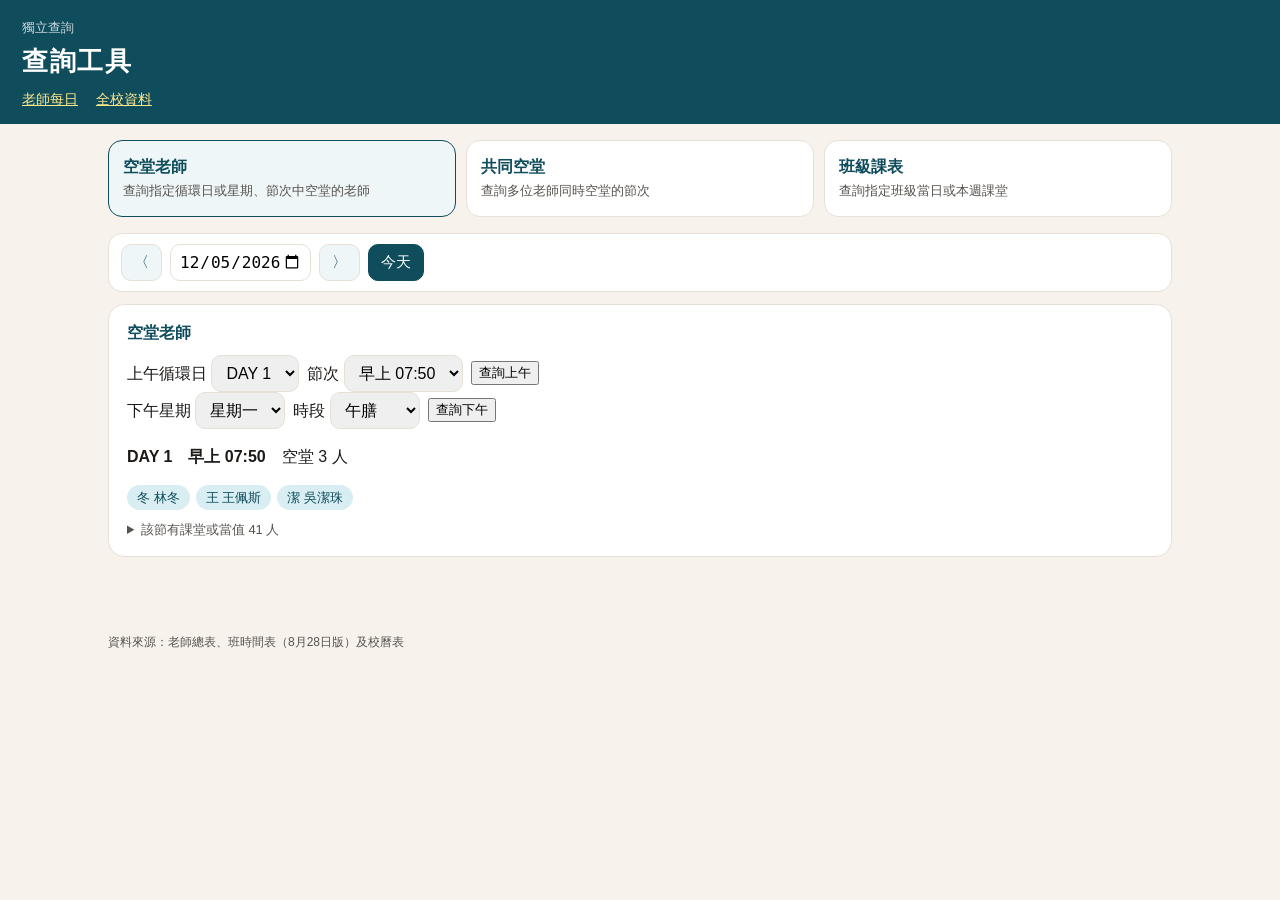
==== 查詢.html @ 0116c8d4 "Publish 2026-2027 staff query as a static site. Teacher daily view, free-period tools, class timetab" ====
<!DOCTYPE html>
<html lang="zh-Hant">
<head>
  <meta charset="UTF-8" />
  <meta name="viewport" content="width=device-width, initial-scale=1" />
  <meta name="robots" content="noindex,nofollow" />
  <title>查詢工具</title>
  <link rel="stylesheet" href="heng.css" />
  <style>
    .tools { display: grid; grid-template-columns: 1fr 1fr 1fr; gap: 10px; margin-bottom: 16px; }
    .tool-btn {
      border: 1px solid var(--line); background: #fff; border-radius: 14px;
      padding: 16px 14px; cursor: pointer; text-align: left; color: var(--ink);
    }
    .tool-btn b { display: block; color: var(--teal); font-size: 16px; margin-bottom: 4px; }
    .tool-btn span { font-size: 13px; color: var(--muted); }
    .tool-btn.on { border-color: var(--teal); background: #eef6f7; }
    .who-bar { display: flex; flex-wrap: wrap; gap: 8px; align-items: center; }
    .who-bar select { font-size: 16px; padding: 8px 10px; border-radius: 10px; border: 1px solid var(--line); }
    .chk-grid { display: flex; flex-wrap: wrap; gap: 6px 14px; margin: 10px 0; max-height: 240px; overflow: auto; }
    .chk { font-size: 14px; white-space: nowrap; }
    .chips { display: flex; flex-wrap: wrap; gap: 6px; margin: 8px 0; }
    .chip { background: #d9eef2; color: var(--teal); border-radius: 999px; padding: 3px 10px; font-size: 13px; }
    .sub { display: block; font-weight: 400; color: var(--muted); font-size: 12px; }
    h3.card-h { margin: 0 0 10px; font-size: 16px; color: var(--teal); }
    .rail { display: flex; flex-direction: column; gap: 8px; }
    .slot {
      display: grid; grid-template-columns: 96px 1fr;
      border: 1px solid #d9d1c5; border-radius: 12px; background: #fff; overflow: hidden;
    }
    .slot.mine { border-color: #7eb6af; background: #f3faf8; }
    .slot.free { background: #faf8f4; }
    .slot-time {
      padding: 10px 8px; font-size: 12px; font-variant-numeric: tabular-nums;
      background: #efebe3; color: #44403c; display: flex; align-items: center; justify-content: center;
      text-align: center; border-right: 1px solid #d9d1c5;
    }
    .slot.mine .slot-time { background: var(--teal); color: #fff; border-right-color: var(--teal); }
    .slot-body { padding: 10px 12px; }
    .slot-lab { font-size: 12px; color: var(--muted); }
    .slot-what { font-size: 16px; font-weight: 700; }
    .slot.free .slot-what { font-weight: 500; color: #a8a29e; }
    .week-mobile { display: none; }
    .day-block { background: #fff; border: 1px solid var(--line); border-radius: 14px; padding: 12px; margin-bottom: 12px; }
    details { margin-top: 10px; }
    @media (max-width: 720px) {
      header { padding: 14px 14px 12px; }
      header h1 { font-size: 22px; }
      main { padding: 12px 12px 40px; }
      .tools { grid-template-columns: 1fr; }
      .who-bar { flex-direction: column; align-items: stretch; }
      .who-bar select { width: 100%; }
      .slot { grid-template-columns: 72px 1fr; }
      .week-desktop { display: none; }
      .week-mobile { display: block; }
    }
  </style>
</head>
<body>
  <header>
    <div class="who">獨立查詢</div>
    <h1>查詢工具</h1>
    <div class="links">
      <a href="老師.html">老師每日</a>
      <a href="index.html">全校資料</a>
    </div>
  </header>
  <main>
    <div class="tools" id="tools">
      <button type="button" class="tool-btn on" data-tool="free">
        <b>空堂老師</b>
        <span>查詢指定循環日或星期、節次中空堂的老師</span>
      </button>
      <button type="button" class="tool-btn" data-tool="common">
        <b>共同空堂</b>
        <span>查詢多位老師同時空堂的節次</span>
      </button>
      <button type="button" class="tool-btn" data-tool="klass">
        <b>班級課表</b>
        <span>查詢指定班級當日或本週課堂</span>
      </button>
    </div>
    <div class="nav" id="dateNav">
      <button type="button" id="prev">〈</button>
      <input type="date" id="picker" min="2026-08-01" max="2027-08-31" />
      <button type="button" id="next">〉</button>
      <button type="button" class="primary" id="todayBtn">今天</button>
    </div>
    <div id="board"></div>
  </main>
  <footer>資料來源：老師總表、班時間表（8月28日版）及校曆表</footer>
  <script src="calendar.js"></script>
  <script src="teachers.js"></script>
  <script src="classes.js"></script>
  <script>
    const AM = [
      ["p1", "08:20–08:55", "第一節"], ["p2", "08:55–09:30", "第二節"],
      ["p3", "09:30–10:05", "第三節"], ["r1", "10:05–10:20", "小息一"],
      ["p4", "10:20–10:55", "第四節"], ["p5", "10:55–11:30", "第五節"],
      ["r2", "11:30–11:50", "小息二"], ["p6", "11:50–12:25", "第六節"],
      ["p7", "12:25–13:00", "第七節"]
    ];
    const AM_KEYS = AM.map(x => x[0]);
    const picker = document.getElementById("picker");
    const board = document.getElementById("board");
    let tool = "free";
    let dateStr = iso(new Date());

    function iso(d) {
      const z = n => String(n).padStart(2, "0");
      return d.getFullYear() + "-" + z(d.getMonth() + 1) + "-" + z(d.getDate());
    }
    function parseIso(s) {
      const [y, m, d] = s.split("-").map(Number);
      return new Date(y, m - 1, d);
    }
    function shift(s, n) { const d = parseIso(s); d.setDate(d.getDate() + n); return iso(d); }
    function clamp(s) {
      if (s < picker.min) return picker.min;
      if (s > picker.max) return picker.max;
      return s;
    }
    function cal(isoStr) { return (CAL.days || {})[isoStr]; }
    function expand(raw) {
      if (!raw) return { text: "", kind: "" };
      if (raw === "當值") return { text: "早更當值", kind: "duty" };
      if (/會議/.test(raw)) return { text: raw, kind: "meet" };
      if (/備/.test(raw)) return { text: "備課：" + raw, kind: "prep" };
      if (raw === "另見備忘") return { text: "健康生活（另見備忘）", kind: "class" };
      let t = raw
        .replace(/英外/g, "英文（外籍）")
        .replace(/([0-9A-D協P\(\)]+)體/g, "$1 體育")
        .replace(/([0-9A-D協P\(\)]+)資/g, "$1 資訊科技")
        .replace(/([0-9A-D協P\(\)]+)常/g, "$1 常識")
        .replace(/([0-9A-D協P\(\)]+)人/g, "$1 人文")
        .replace(/([0-9A-D協P\(\)]+)科/g, "$1 科學")
        .replace(/([0-9A-D協P\(\)]+)中/g, "$1 中文")
        .replace(/([0-9A-D協P\(\)]+)英/g, "$1 英文")
        .replace(/([0-9A-D協P\(\)]+)數/g, "$1 數學")
        .replace(/([0-9A-D協P\(\)]+)音/g, "$1 音樂")
        .replace(/([0-9A-D協P\(\)]+)視/g, "$1 視藝")
        .replace(/([0-9A-D協P\(\)]+)普/g, "$1 普通話");
      return { text: t.replace(/\s+/g, " ").trim(), kind: "class" };
    }
    function occupied(t, cycle, wd, key) {
      if (key === "morning" || AM_KEYS.includes(key)) {
        if (!cycle) return false;
        return !!((t.am[String(cycle)] || {})[key]);
      }
      const pm = t.pm[String(wd)] || {};
      if (key === "eighth") return !!(pm.eighth && pm.eighth.length);
      return !!(pm[key]);
    }
    function slotRail(slots) {
      return `<div class="rail">${slots.map(s => `
        <article class="slot ${s.mine ? "mine" : "free"}">
          <div class="slot-time">${s.time || "—"}</div>
          <div class="slot-body">
            ${s.label ? `<div class="slot-lab">${s.label}</div>` : ""}
            <div class="slot-what">${s.text}</div>
          </div>
        </article>`).join("")}</div>`;
    }
    function weekdays(isoStr) {
      const d = parseIso(isoStr);
      const wd = d.getDay();
      const diff = wd === 0 ? -6 : 1 - wd;
      const mon = new Date(d); mon.setDate(d.getDate() + diff);
      return [0,1,2,3,4].map(i => {
        const x = new Date(mon); x.setDate(mon.getDate() + i);
        return { date: x, iso: iso(x), wd: i + 1 };
      });
    }

    function renderFree() {
      const rec = cal(dateStr);
      const wd = parseIso(dateStr).getDay();
      const cycleOpts = [1,2,3,4,5,6].map(n => `<option value="${n}" ${rec && rec.cycle===n?"selected":""}>DAY ${n}</option>`).join("");
      const wdOpts = [1,2,3,4,5].map(n => `<option value="${n}" ${wd===n?"selected":""}>星期${"一二三四五"[n-1]}</option>`).join("");
      const amOpts = [["morning","早上 07:50"]].concat(AM.map(([k,_,l]) => [k,l])).map(([k,l]) => `<option value="${k}">${l}</option>`).join("");
      const pmOpts = [["lunch","午膳"],["noon","午息"],["tut","導修"],["eighth","第八節"],["after","課後"]].map(([k,l]) => `<option value="${k}">${l}</option>`).join("");
      board.innerHTML = `<article class="card">
        <h3 class="card-h">空堂老師</h3>
        <div class="who-bar">
          <label>上午循環日 <select id="freeCycle">${cycleOpts}</select></label>
          <label>節次 <select id="freeAm">${amOpts}</select></label>
          <button type="button" class="primary" id="btnFreeAm">查詢上午</button>
        </div>
        <div class="who-bar">
          <label>下午星期 <select id="freeWd">${wdOpts}</select></label>
          <label>時段 <select id="freePm">${pmOpts}</select></label>
          <button type="button" class="primary" id="btnFreePm">查詢下午</button>
        </div>
        <div id="freeOut"></div>
      </article>`;
      const paint = (free, busy, title) => {
        document.getElementById("freeOut").innerHTML = `
          <p><b>${title}</b>　空堂 ${free.length} 人</p>
          <div class="chips">${free.map(t => `<span class="chip">${t.code} ${t.name}</span>`).join("") || "—"}</div>
          <details><summary class="muted">該節有課堂或當值 ${busy.length} 人</summary>
            <ul class="list">${busy.map(x => `<li>${x.t.code} ${x.t.name}　${x.text}</li>`).join("")}</ul>
          </details>`;
      };
      const runAm = () => {
        const c = Number(document.getElementById("freeCycle").value);
        const k = document.getElementById("freeAm").value;
        const lab = document.getElementById("freeAm").selectedOptions[0].text;
        const free = TEACHERS.teachers.filter(t => !occupied(t, c, 0, k));
        const busy = TEACHERS.teachers.filter(t => occupied(t, c, 0, k)).map(t => {
          const raw = (t.am[String(c)] || {})[k] || "";
          return { t, text: expand(raw).text };
        });
        paint(free, busy, `DAY ${c}　${lab}`);
      };
      const runPm = () => {
        const w = Number(document.getElementById("freeWd").value);
        const k = document.getElementById("freePm").value;
        const lab = document.getElementById("freePm").selectedOptions[0].text;
        const free = TEACHERS.teachers.filter(t => !occupied(t, 0, w, k));
        const busy = TEACHERS.teachers.filter(t => occupied(t, 0, w, k)).map(t => {
          const pm = t.pm[String(w)] || {};
          const raw = k === "eighth" ? (pm.eighth || []).join("／") : (pm[k] || "");
          return { t, text: expand(raw).text };
        });
        paint(free, busy, `星期${"一二三四五"[w-1]}　${lab}`);
      };
      document.getElementById("btnFreeAm").onclick = runAm;
      document.getElementById("btnFreePm").onclick = runPm;
      runAm();
    }

    function renderCommon() {
      const boxes = TEACHERS.teachers.map(t =>
        `<label class="chk"><input type="checkbox" value="${t.code}"> ${t.code} ${t.name}</label>`
      ).join("");
      board.innerHTML = `<article class="card">
        <h3 class="card-h">共同空堂</h3>
        <p class="muted">選取兩位或以上老師，查詢同時空堂的節次。</p>
        <div class="who-bar">
          <button type="button" id="btnAll">全選</button>
          <button type="button" id="btnNone">清除</button>
          <button type="button" class="primary" id="btnCommon">查詢</button>
        </div>
        <div class="chk-grid">${boxes}</div>
        <div id="commonOut"></div>
      </article>`;
      document.getElementById("btnAll").onclick = () => board.querySelectorAll(".chk-grid input").forEach(i => i.checked = true);
      document.getElementById("btnNone").onclick = () => board.querySelectorAll(".chk-grid input").forEach(i => i.checked = false);
      document.getElementById("btnCommon").onclick = () => {
        const codes = [...board.querySelectorAll(".chk-grid input:checked")].map(i => i.value);
        if (codes.length < 2) {
          document.getElementById("commonOut").innerHTML = `<p class="muted">請選取至少兩位老師。</p>`;
          return;
        }
        const people = TEACHERS.teachers.filter(t => codes.includes(t.code));
        const hits = [];
        for (let c = 1; c <= 6; c++) {
          [["morning","早上 07:50"]].concat(AM.map(([k,_,l]) => [k,l])).forEach(([k,l]) => {
            if (people.every(t => !occupied(t, c, 0, k))) hits.push(`DAY ${c}　${l}`);
          });
        }
        [["lunch","午膳"],["noon","午息"],["tut","導修"],["eighth","第八節"],["after","課後"]].forEach(([k,l]) => {
          for (let w = 1; w <= 5; w++) {
            if (people.every(t => !occupied(t, 0, w, k))) hits.push(`星期${"一二三四五"[w-1]}　${l}`);
          }
        });
        document.getElementById("commonOut").innerHTML = `
          <p><b>${people.map(t => t.code).join("／")}</b>　共同空堂 ${hits.length} 節</p>
          <ul class="list">${hits.map(x => `<li>${x}</li>`).join("") || "<li>沒有共同空堂</li>"}</ul>`;
      };
    }

    function findClass(code) {
      const list = (typeof CLASSES !== "undefined" && CLASSES.classes) ? CLASSES.classes : [];
      return list.find(c => c.class === code);
    }
    function invertClass(code) {
      const am = {1:{},2:{},3:{},4:{},5:{},6:{}};
      const re = new RegExp("(^|[^0-9])" + code + "([^A-D]|$)");
      TEACHERS.teachers.forEach(t => {
        for (let d = 1; d <= 6; d++) {
          const slots = t.am[String(d)] || {};
          AM.forEach(([k]) => {
            const raw = slots[k];
            if (raw && re.test(raw)) {
              am[d][k] = { subject: expand(raw).text, teacher: t.name, code: t.code, raw };
            }
          });
        }
      });
      return { class: code, homeroom: "", am, pm: {} };
    }

    function renderKlass() {
      const all = ["1A","1B","1C","2A","2B","2C","3A","3B","3C","4A","4B","4C","5A","5B","5C","5D","6A","6B","6C","6D"];
      board.innerHTML = `<article class="card">
        <h3 class="card-h">班級課表</h3>
        <div class="who-bar">
          <label>班級 <select id="clsSel">${all.map(c => `<option>${c}</option>`).join("")}</select></label>
          <button type="button" class="primary" id="btnClsToday">當日</button>
          <button type="button" id="btnClsWeek">本週</button>
        </div>
        <p class="muted" id="clsNote"></p>
        <div id="clsOut"></div>
      </article>`;
      const note = () => {
        const code = document.getElementById("clsSel").value;
        document.getElementById("clsNote").textContent =
          code === "1C" ? "1C 未見於官方班時間表檔案，以下由老師總表推算。" : "";
      };
      const showToday = () => {
        note();
        const code = document.getElementById("clsSel").value;
        const rec = cal(dateStr);
        const wd = parseIso(dateStr).getDay();
        const info = findClass(code) || invertClass(code);
        const cycle = rec && rec.cycle;
        const slots = [];
        if (cycle) {
          AM.forEach(([k, time, lab]) => {
            const les = (info.am[String(cycle)] || {})[k];
            if (les && (les.subject || les.raw)) {
              slots.push({ time, label: lab, text: (les.subject || les.raw) + (les.teacher ? " · " + les.teacher : ""), mine: true });
            } else {
              slots.push({ time, label: lab, text: "—", mine: false });
            }
          });
        }
        if (wd >= 1 && wd <= 5) {
          const pm = info.pm[String(wd)] || {};
          const prog = pm.program || (wd===1?"CREATE Learning":wd===2?"多元智能課":wd===3?"野孩子計劃":wd===4?"周會／戶外學習":"健康生活");
          slots.push({ time: wd===5?"14:00–14:40":"14:20–15:20", label: "第八節", text: prog, mine: true });
        }
        document.getElementById("clsOut").innerHTML =
          `<p><b>${code}</b>　${info.homeroom ? "班主任：" + info.homeroom + "　" : ""}${cycle ? "DAY " + cycle : ""}</p>` + slotRail(slots);
      };
      const showWeek = () => {
        note();
        const code = document.getElementById("clsSel").value;
        const info = findClass(code) || invertClass(code);
        const days = weekdays(dateStr);
        let html = `<div class="week-desktop"><div class="table-wrap"><table class="tt"><tr><th>節次</th>`;
        days.forEach(({ iso, wd, date }) => {
          const rec = cal(iso);
          html += `<th>星期${"一二三四五"[wd-1]} ${date.getMonth()+1}/${date.getDate()}<span class="sub">${rec && rec.cycle ? "DAY "+rec.cycle : ""}</span></th>`;
        });
        html += `</tr>`;
        AM.forEach(([k, time, lab]) => {
          html += `<tr><td class="lab">${lab}<div class="muted">${time}</div></td>`;
          days.forEach(({ iso }) => {
            const rec = cal(iso);
            const les = rec && rec.cycle ? (info.am[String(rec.cycle)] || {})[k] : null;
            const txt = les && (les.subject || les.raw) ? (les.subject + (les.teacher ? " · " + les.teacher : "")) : "—";
            html += `<td class="${les && les.subject ? "mine" : "empty"}">${txt}</td>`;
          });
          html += `</tr>`;
        });
        html += `<tr><td class="lab">第八節</td>`;
        days.forEach(({ wd }) => {
          const pm = info.pm[String(wd)] || {};
          const prog = pm.program || (wd===1?"CREATE":wd===2?"MI":wd===3?"野孩子":wd===4?"周會":"健康生活");
          html += `<td>${prog}</td>`;
        });
        html += `</tr></table></div></div>`;
        let mobile = `<div class="week-mobile">`;
        days.forEach(({ iso, wd, date }) => {
          const rec = cal(iso);
          const cycle = rec && rec.cycle;
          const items = [];
          if (cycle) AM.forEach(([k, time, lab]) => {
            const les = (info.am[String(cycle)] || {})[k];
            if (les && (les.subject || les.raw)) items.push({ time, label: lab, text: les.subject + (les.teacher ? " · " + les.teacher : ""), mine: true });
          });
          const pm = info.pm[String(wd)] || {};
          items.push({ time: wd===5?"14:00–14:40":"14:20–15:20", label: "第八節", text: pm.program || "—", mine: true });
          mobile += `<section class="day-block"><h3>星期${"一二三四五"[wd-1]} ${date.getMonth()+1}月${date.getDate()}日　${cycle?"DAY "+cycle:""}</h3>${slotRail(items)}</section>`;
        });
        document.getElementById("clsOut").innerHTML = html + mobile + `</div>`;
      };
      document.getElementById("btnClsToday").onclick = showToday;
      document.getElementById("btnClsWeek").onclick = showWeek;
      showToday();
    }

    function render() {
      picker.value = dateStr;
      document.getElementById("dateNav").style.display = tool === "common" ? "none" : "";
      if (tool === "free") renderFree();
      else if (tool === "common") renderCommon();
      else renderKlass();
    }

    document.querySelectorAll(".tool-btn").forEach(b => {
      b.onclick = () => {
        tool = b.dataset.tool;
        document.querySelectorAll(".tool-btn").forEach(x => x.classList.toggle("on", x === b));
        render();
      };
    });
    document.getElementById("prev").onclick = () => { dateStr = clamp(shift(dateStr, -1)); render(); };
    document.getElementById("next").onclick = () => { dateStr = clamp(shift(dateStr, 1)); render(); };
    document.getElementById("todayBtn").onclick = () => { dateStr = clamp(iso(new Date())); render(); };
    picker.onchange = () => { dateStr = clamp(picker.value); render(); };
    const q = new URLSearchParams(location.search);
    if (q.get("d")) dateStr = q.get("d");
    if (q.get("tool")) tool = q.get("tool");
    document.querySelectorAll(".tool-btn").forEach(b => b.classList.toggle("on", b.dataset.tool === tool));
    render();
  </script>
</body>
</html>
---- heng.css ----
:root {
  --ink: #1c1917;
  --muted: #57534e;
  --line: #e7e0d6;
  --paper: #f7f3ec;
  --card: #fff;
  --teal: #0f4c5c;
  --teal-2: #16697a;
  --coral: #c2410c;
  --today: #fff4d6;
  --mine: #e8f4f2;
}
* { box-sizing: border-box; }
body {
  margin: 0;
  font-family: "PingFang TC", "Noto Sans TC", "Hiragino Sans CNS", "Heiti TC", sans-serif;
  background: var(--paper);
  color: var(--ink);
  line-height: 1.5;
}
header { background: var(--teal); color: #fff; padding: 18px 22px 14px; }
header .who { font-size: 13px; opacity: .8; }
header h1 { margin: 4px 0 2px; font-size: 26px; letter-spacing: .06em; }
header p { margin: 0; opacity: .85; font-size: 13px; }
header a { color: #fde68a; }
main { padding: 16px 18px 56px; max-width: 1100px; margin: 0 auto; }
h2 { font-size: 16px; color: var(--teal); margin: 22px 0 10px; }
.nav {
  display: flex; flex-wrap: wrap; gap: 8px; align-items: center;
  background: #fff; border: 1px solid var(--line); border-radius: 14px;
  padding: 10px 12px; margin-bottom: 12px;
}
.nav button, .tabs button {
  border: 1px solid var(--line); background: #eef6f7; color: var(--teal);
  border-radius: 10px; padding: 8px 12px; cursor: pointer; font-size: 15px;
}
.nav button.primary, .tabs button.on {
  background: var(--teal); color: #fff; border-color: var(--teal);
}
.nav input[type=date] {
  font-size: 16px; padding: 7px 8px; border-radius: 10px; border: 1px solid var(--line);
}
.tabs { display: flex; flex-wrap: wrap; gap: 6px; margin-bottom: 12px; }
.hero, .card {
  background: var(--card);
  border: 1px solid var(--line);
  border-radius: 16px;
  padding: 16px 18px;
  margin-bottom: 12px;
}
.hero .date { font-size: 15px; color: var(--muted); }
.hero .cycle { font-size: 40px; font-weight: 800; letter-spacing: .04em; color: var(--teal); line-height: 1.1; margin: 6px 0; }
.hero .cycle.none { font-size: 24px; color: var(--coral); }
.muted { color: var(--muted); font-size: 13px; }
.flag {
  display: inline-block; background: #fde7d8; color: var(--coral);
  border-radius: 6px; padding: 1px 7px; font-size: 12px; margin: 2px 4px 2px 0;
}
.list { margin: 8px 0 0; padding-left: 18px; }
.table-wrap { overflow-x: auto; }
table.tt { width: 100%; border-collapse: collapse; background: #fff; font-size: 14px; min-width: 640px; }
table.tt th, table.tt td {
  border: 1px solid var(--line); padding: 7px 8px; vertical-align: top; text-align: left;
}
table.tt th { background: #eef6f7; color: var(--teal); font-weight: 600; white-space: nowrap; }
table.tt td.time { width: 108px; color: var(--muted); white-space: nowrap; font-size: 13px; }
table.tt td.lab { width: 88px; font-weight: 600; color: var(--teal-2); white-space: nowrap; }
table.tt td.mine { background: var(--mine); font-weight: 700; }
table.tt td.empty { color: #a8a29e; }
table.tt td.hol { background: #f4f4f5; color: #a8a29e; }
table.tt col.today { background: var(--today); }
.grid { display: grid; grid-template-columns: repeat(auto-fill, minmax(150px, 1fr)); gap: 10px; }
.cls { font-size: 20px; font-weight: 800; }
.mark { background: #fde7d8; color: var(--coral); border-radius: 6px; padding: 0 5px; font-size: 12px; }
.note { font-size: 13px; color: var(--muted); margin: 8px 0 0; }
.warn {
  background: #fff4d6; border: 1px solid #e8d48b; border-radius: 12px;
  padding: 10px 12px; font-size: 13px; margin: 0 0 12px;
}
footer { font-size: 12px; color: var(--muted); padding: 8px 18px 24px; max-width: 1100px; margin: 0 auto; }
.links { font-size: 14px; margin-top: 8px; }
.links a { color: #fde68a; margin-right: 14px; }
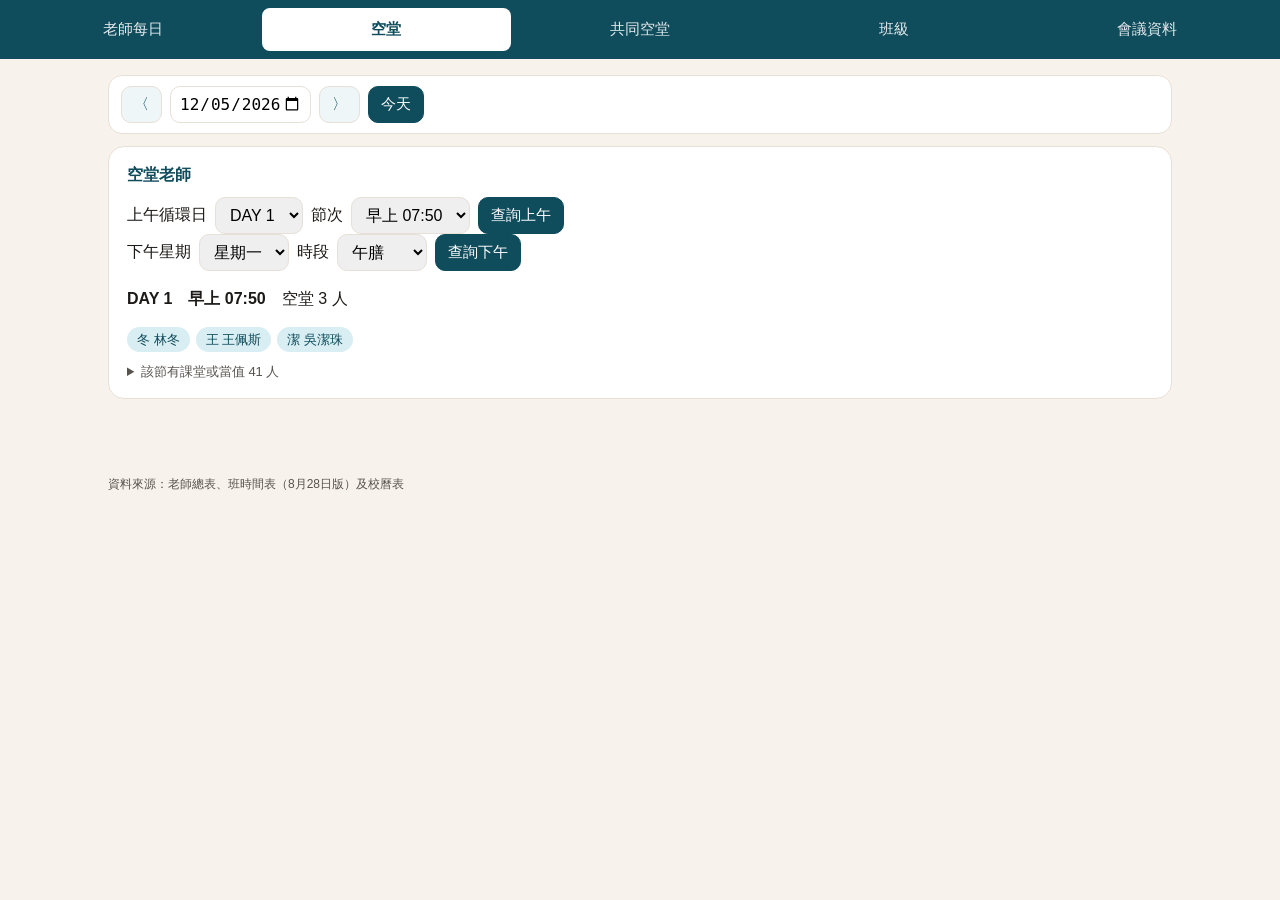
==== commit d3f87de2: "Use one top bar to switch functions on every page. Teacher, date, and view filters stay in the conte" ====
--- a/查詢.html
+++ b/查詢.html
@@ -7,14 +7,6 @@
   <title>查詢工具</title>
   <link rel="stylesheet" href="heng.css" />
   <style>
-    .tools { display: grid; grid-template-columns: 1fr 1fr 1fr; gap: 10px; margin-bottom: 16px; }
-    .tool-btn {
-      border: 1px solid var(--line); background: #fff; border-radius: 14px;
-      padding: 16px 14px; cursor: pointer; text-align: left; color: var(--ink);
-    }
-    .tool-btn b { display: block; color: var(--teal); font-size: 16px; margin-bottom: 4px; }
-    .tool-btn span { font-size: 13px; color: var(--muted); }
-    .tool-btn.on { border-color: var(--teal); background: #eef6f7; }
     .who-bar { display: flex; flex-wrap: wrap; gap: 8px; align-items: center; }
     .who-bar select { font-size: 16px; padding: 8px 10px; border-radius: 10px; border: 1px solid var(--line); }
     .chk-grid { display: flex; flex-wrap: wrap; gap: 6px 14px; margin: 10px 0; max-height: 240px; overflow: auto; }
@@ -44,10 +36,7 @@
     .day-block { background: #fff; border: 1px solid var(--line); border-radius: 14px; padding: 12px; margin-bottom: 12px; }
     details { margin-top: 10px; }
     @media (max-width: 720px) {
-      header { padding: 14px 14px 12px; }
-      header h1 { font-size: 22px; }
       main { padding: 12px 12px 40px; }
-      .tools { grid-template-columns: 1fr; }
       .who-bar { flex-direction: column; align-items: stretch; }
       .who-bar select { width: 100%; }
       .slot { grid-template-columns: 72px 1fr; }
@@ -57,29 +46,14 @@
   </style>
 </head>
 <body>
-  <header>
-    <div class="who">獨立查詢</div>
-    <h1>查詢工具</h1>
-    <div class="links">
-      <a href="老師.html">老師每日</a>
-      <a href="index.html">全校資料</a>
-    </div>
-  </header>
+  <nav class="appbar">
+    <a href="老師.html">老師每日</a>
+    <a href="查詢.html?tool=free" data-tool="free">空堂</a>
+    <a href="查詢.html?tool=common" data-tool="common">共同空堂</a>
+    <a href="查詢.html?tool=klass" data-tool="klass">班級</a>
+    <a href="index.html">會議資料</a>
+  </nav>
   <main>
-    <div class="tools" id="tools">
-      <button type="button" class="tool-btn on" data-tool="free">
-        <b>空堂老師</b>
-        <span>查詢指定循環日或星期、節次中空堂的老師</span>
-      </button>
-      <button type="button" class="tool-btn" data-tool="common">
-        <b>共同空堂</b>
-        <span>查詢多位老師同時空堂的節次</span>
-      </button>
-      <button type="button" class="tool-btn" data-tool="klass">
-        <b>班級課表</b>
-        <span>查詢指定班級當日或本週課堂</span>
-      </button>
-    </div>
     <div class="nav" id="dateNav">
       <button type="button" id="prev">〈</button>
       <input type="date" id="picker" min="2026-08-01" max="2027-08-31" />
@@ -390,13 +364,6 @@
       else renderKlass();
     }
 
-    document.querySelectorAll(".tool-btn").forEach(b => {
-      b.onclick = () => {
-        tool = b.dataset.tool;
-        document.querySelectorAll(".tool-btn").forEach(x => x.classList.toggle("on", x === b));
-        render();
-      };
-    });
     document.getElementById("prev").onclick = () => { dateStr = clamp(shift(dateStr, -1)); render(); };
     document.getElementById("next").onclick = () => { dateStr = clamp(shift(dateStr, 1)); render(); };
     document.getElementById("todayBtn").onclick = () => { dateStr = clamp(iso(new Date())); render(); };
@@ -404,7 +371,7 @@
     const q = new URLSearchParams(location.search);
     if (q.get("d")) dateStr = q.get("d");
     if (q.get("tool")) tool = q.get("tool");
-    document.querySelectorAll(".tool-btn").forEach(b => b.classList.toggle("on", b.dataset.tool === tool));
+    document.querySelectorAll(".appbar a[data-tool]").forEach(a => a.classList.toggle("on", a.dataset.tool === tool));
     render();
   </script>
 </body>
--- a/heng.css
+++ b/heng.css
@@ -18,12 +18,37 @@
   color: var(--ink);
   line-height: 1.5;
 }
+.appbar {
+  display: flex;
+  flex-wrap: wrap;
+  gap: 4px;
+  background: var(--teal);
+  padding: 8px;
+}
+.appbar a {
+  flex: 1 1 0;
+  min-width: 4.5em;
+  text-align: center;
+  text-decoration: none;
+  color: rgba(255,255,255,.88);
+  padding: 10px 6px;
+  border-radius: 8px;
+  font-size: 15px;
+}
+.appbar a.on {
+  background: #fff;
+  color: var(--teal);
+  font-weight: 700;
+}
 header { background: var(--teal); color: #fff; padding: 18px 22px 14px; }
 header .who { font-size: 13px; opacity: .8; }
 header h1 { margin: 4px 0 2px; font-size: 26px; letter-spacing: .06em; }
 header p { margin: 0; opacity: .85; font-size: 13px; }
 header a { color: #fde68a; }
 main { padding: 16px 18px 56px; max-width: 1100px; margin: 0 auto; }
+.who-bar { display: flex; flex-wrap: wrap; gap: 8px; align-items: center; }
+.who-bar label { display: flex; align-items: center; gap: 8px; }
+.who-bar select { font-size: 16px; padding: 8px 10px; border-radius: 10px; border: 1px solid var(--line); max-width: 100%; }
 h2 { font-size: 16px; color: var(--teal); margin: 22px 0 10px; }
 .nav {
   display: flex; flex-wrap: wrap; gap: 8px; align-items: center;
@@ -34,8 +59,11 @@
   border: 1px solid var(--line); background: #eef6f7; color: var(--teal);
   border-radius: 10px; padding: 8px 12px; cursor: pointer; font-size: 15px;
 }
-.nav button.primary, .tabs button.on {
+.nav button.primary, .tabs button.on, button.primary {
   background: var(--teal); color: #fff; border-color: var(--teal);
+}
+button.primary {
+  border: 1px solid var(--teal); border-radius: 10px; padding: 8px 12px; cursor: pointer; font-size: 15px;
 }
 .nav input[type=date] {
   font-size: 16px; padding: 7px 8px; border-radius: 10px; border: 1px solid var(--line);
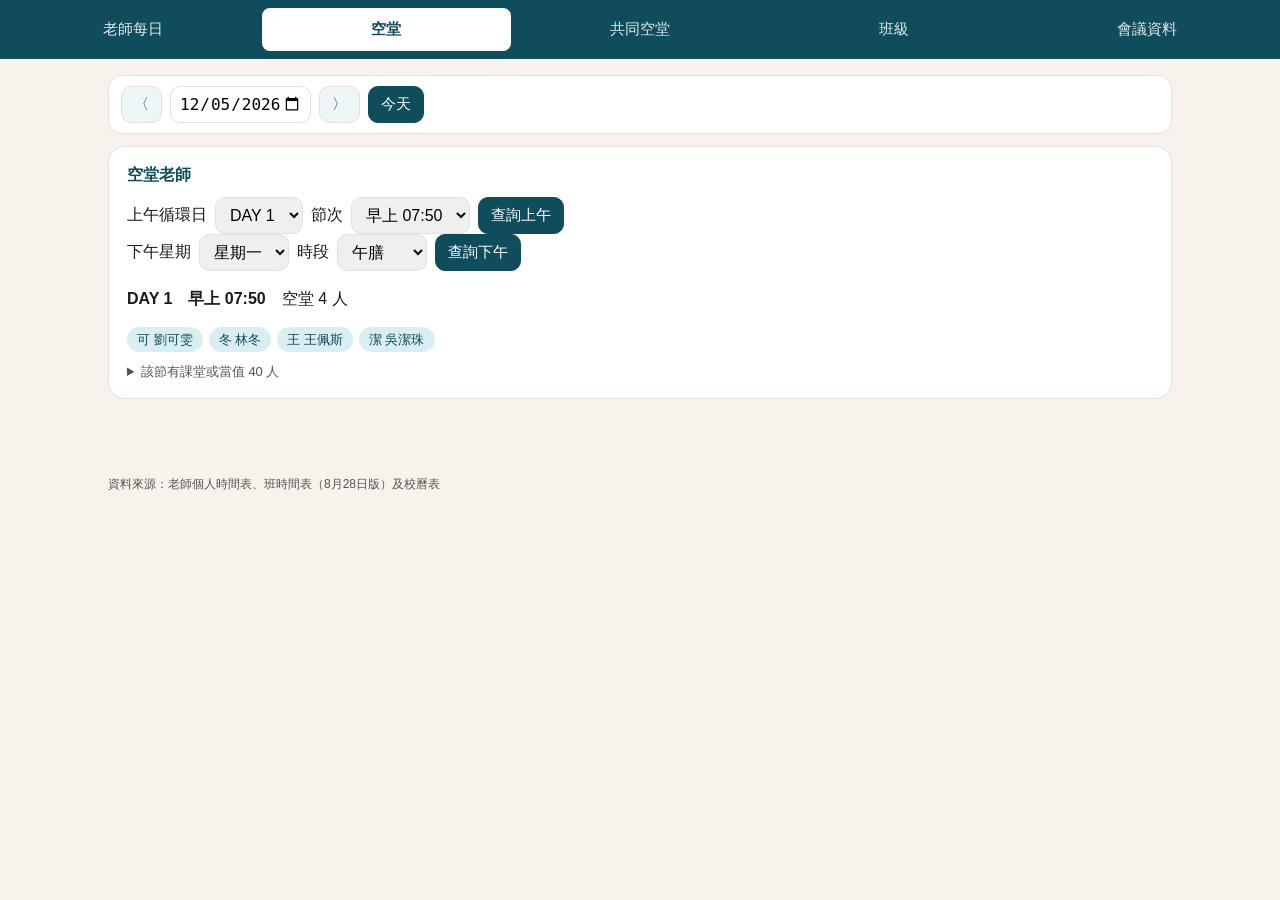
==== commit 7bd29e34: "Refresh teacher timetables from the 28 Aug personal sheets. Morning duty, co-teaching notes, and per" ====
--- a/查詢.html
+++ b/查詢.html
@@ -62,7 +62,7 @@
     </div>
     <div id="board"></div>
   </main>
-  <footer>資料來源：老師總表、班時間表（8月28日版）及校曆表</footer>
+  <footer>資料來源：老師個人時間表、班時間表（8月28日版）及校曆表</footer>
   <script src="calendar.js"></script>
   <script src="teachers.js"></script>
   <script src="classes.js"></script>
